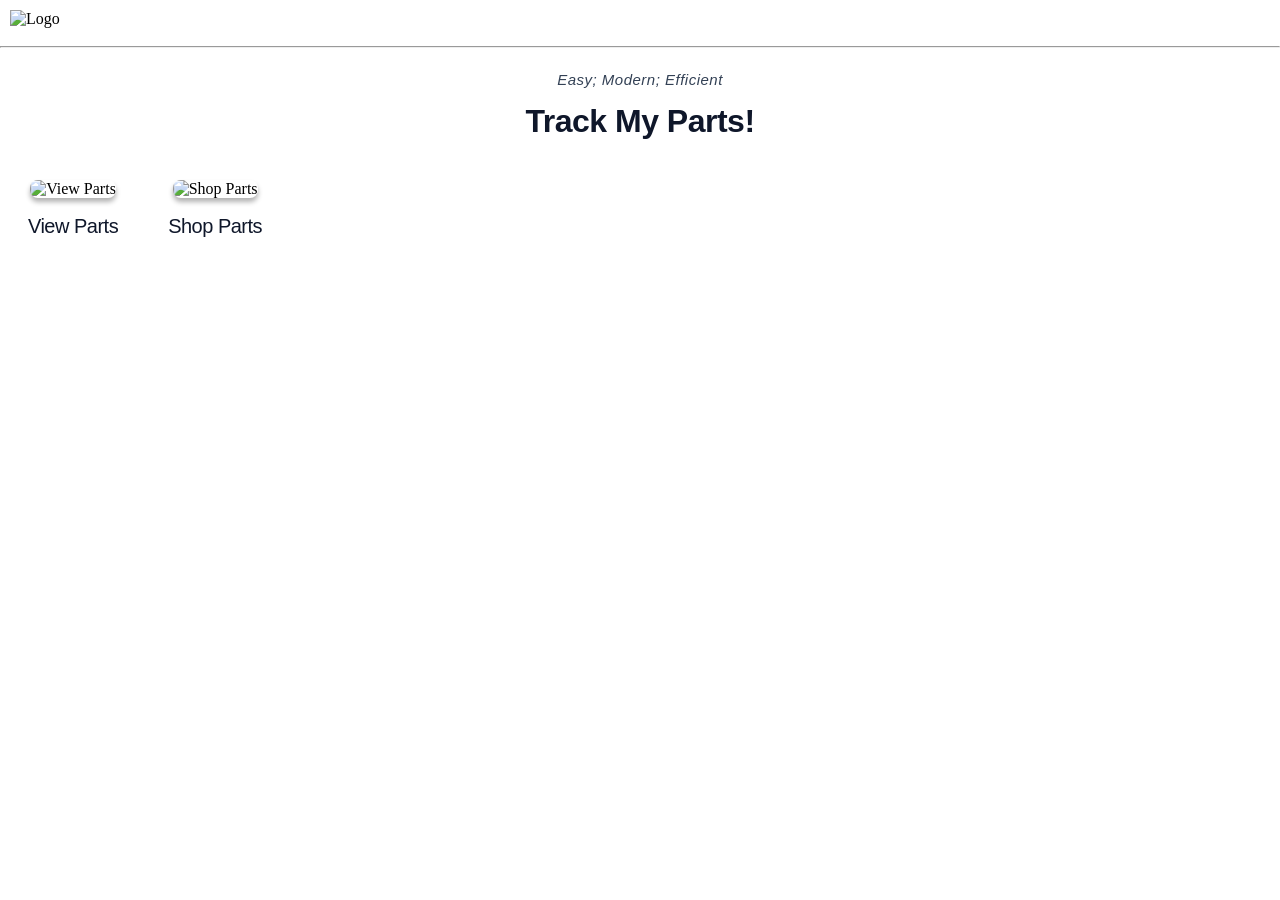
==== index.html @ b2183042 "Add files via upload" ====
<!DOCTYPE html>
<html lang="en">
<head>
    <meta charset="UTF-8">
    <meta name="viewport" content="width=device-width, initial-scale=1.0">
    <title>Track my parts!</title>
    <link rel="stylesheet" href="index.css">
</head>
<body>
    <div class = "main-header">
        <img src="images&shits/trackmyparts.png" alt="Logo" width="60">

    </div>
        <hr>
        
        <div class = "header"> 
            <p class = "tagline"><em>Easy; Modern; Efficient</em></p>
            <h1 style = "margin: 0;">Track My Parts!</h1>
        </div>

    <div class = "options-box" style = "display: flex; justify-self: center;">
            <div class = "options">
                <div class = "option1">
                    <a href = "viewparts.html" style = "text-decoration: none; color: black;">
                        <img src = "images&shits/view-parts.png" style = "border-radius: 8px;" alt = "View Parts" width = 100>
                        <h2>View Parts</h2>
                    </a>
                </div>
                <div class = "option2">
                    <a href = "addparts.html" style = "text-decoration: none; color: black;">
                        <img src = "images&shits/shop-parts.png" style = "border-radius: 8px;" alt = "Shop Parts" width = 100 height=111>
                        <h2>Shop Parts</h2>
                    </a>
                </div>
            </div>
    </div>
</body>
</html>
---- index.css ----
.main-header {
    display: inline-flex;
    margin-bottom: 10px;
    margin: 10px;
}
.header {
    display: flex;
    flex-direction: column;
    align-items: center;
}
.tagline {
    font-family: 'Plus Jakarta Sans', 'Outfit', sans-serif;
    font-size: 15px;
    font-weight: 500;
    letter-spacing: 0.5px;
    color: #334155;
    font-style: normal;
}
h1 {
  font-family: 'Space Grotesk', 'Plus Jakarta Sans', sans-serif;
  font-size: 32px;
  font-weight: 700;
  letter-spacing: -0.5px;
  color: #0f172a;
  margin-bottom: 8px;
}
h2 {
  font-family: 'Space Grotesk', 'Plus Jakarta Sans', sans-serif;
  font-size: 20px;
  font-weight: 200;
  letter-spacing: -0.5px;
  color: #0f172a;
  margin-bottom: 8px;
  justify-content: center;
}
.options-box {
  display: flex;
  justify-content: center;
  align-content: center;
  margin-top: 20px;
  padding: 20px;
  width: 250px;
}
.options {
  display: flex;
  gap: 50px;
  flex-direction: row;
  justify-content: center;

}
.options img {
  box-shadow: 0px 4px 5px rgba(0, 0, 0, 0.3);
  transition: transform 0.3s ease;
}
.options img:hover {
  transform: scale(1.1);
  opacity: 0.5;
}
.option1 {
  display: flex;
  flex-direction: column;
  text-align: center;
}
.option2 {
  display: flex;
  flex-direction: column;
  text-align: center;
}
body {
  margin: 0 auto;
}
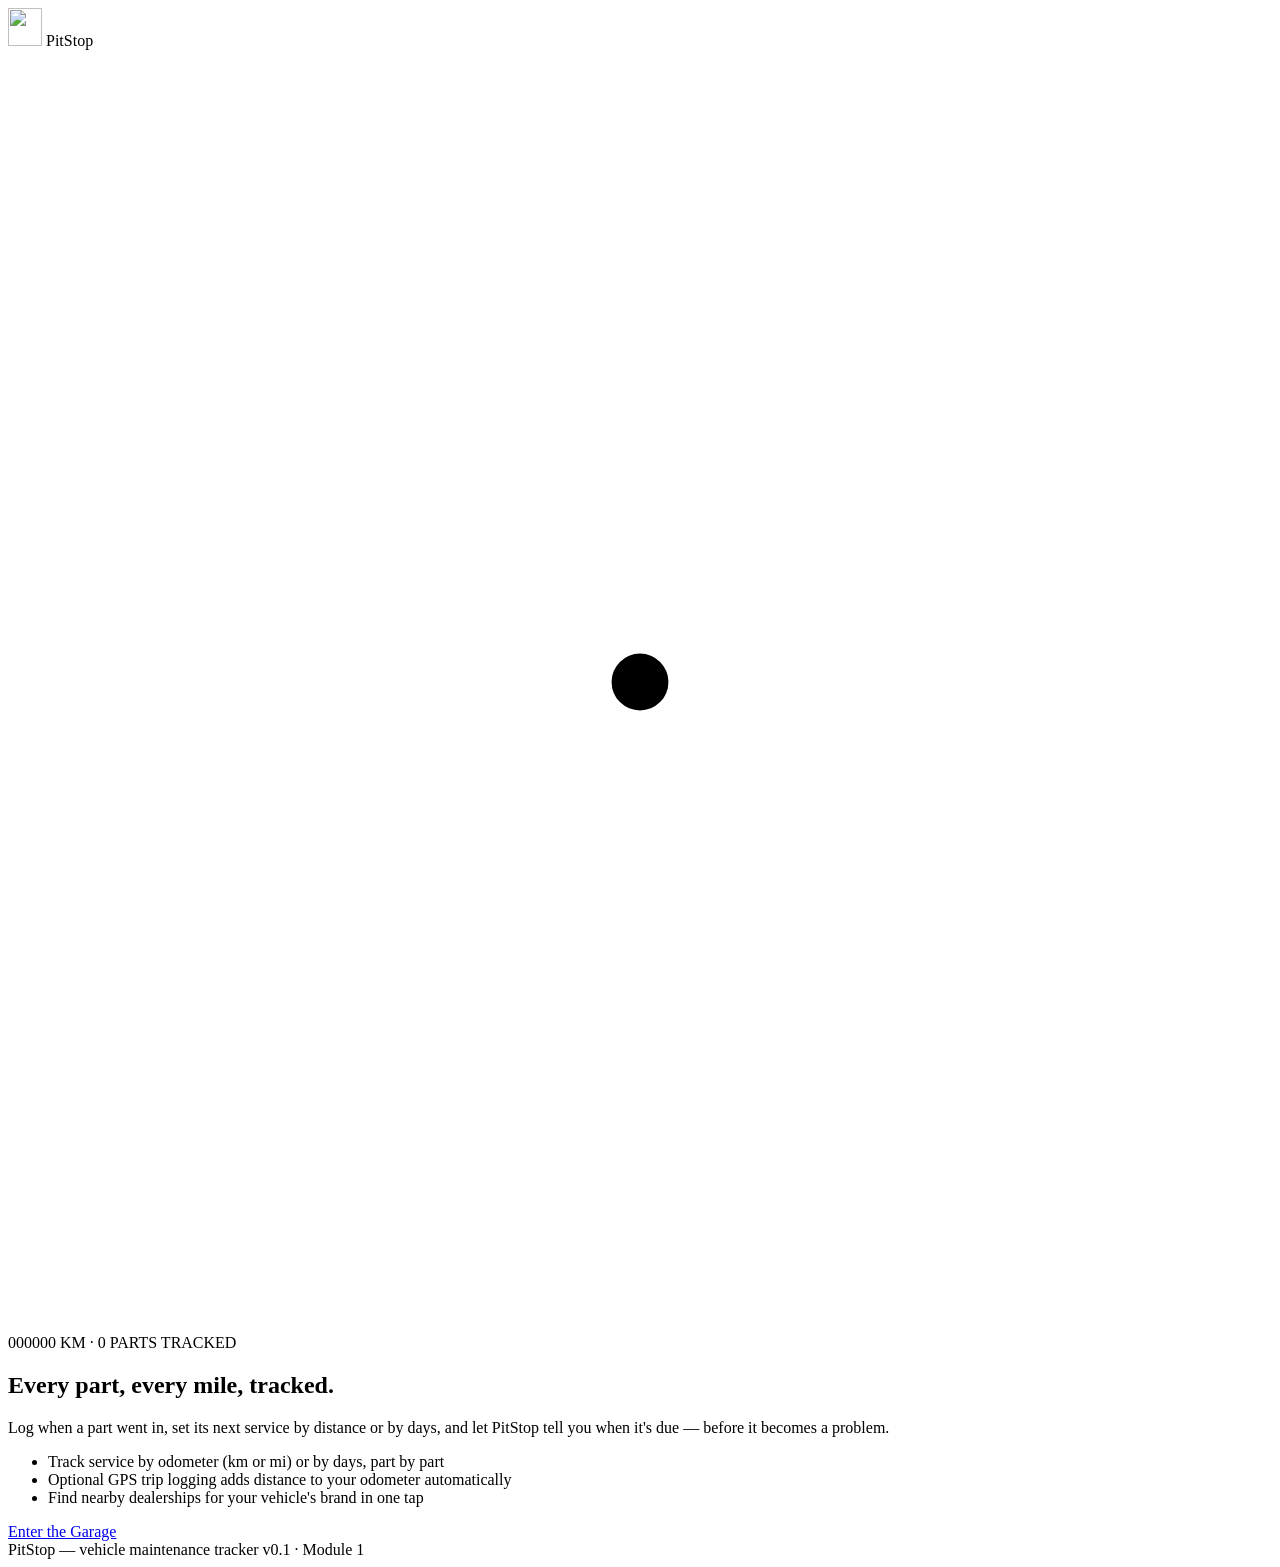
==== commit ba1a2fcc: "Add files via upload" ====
--- a/index.html
+++ b/index.html
@@ -1,38 +1,80 @@
-<!DOCTYPE html>
-<html lang="en">
-<head>
-    <meta charset="UTF-8">
-    <meta name="viewport" content="width=device-width, initial-scale=1.0">
-    <title>Track my parts!</title>
-    <link rel="stylesheet" href="index.css">
-</head>
-<body>
-    <div class = "main-header">
-        <img src="images&shits/trackmyparts.png" alt="Logo" width="60">
-
-    </div>
-        <hr>
-        
-        <div class = "header"> 
-            <p class = "tagline"><em>Easy; Modern; Efficient</em></p>
-            <h1 style = "margin: 0;">Track My Parts!</h1>
-        </div>
-
-    <div class = "options-box" style = "display: flex; justify-self: center;">
-            <div class = "options">
-                <div class = "option1">
-                    <a href = "viewparts.html" style = "text-decoration: none; color: black;">
-                        <img src = "images&shits/view-parts.png" style = "border-radius: 8px;" alt = "View Parts" width = 100>
-                        <h2>View Parts</h2>
-                    </a>
-                </div>
-                <div class = "option2">
-                    <a href = "addparts.html" style = "text-decoration: none; color: black;">
-                        <img src = "images&shits/shop-parts.png" style = "border-radius: 8px;" alt = "Shop Parts" width = 100 height=111>
-                        <h2>Shop Parts</h2>
-                    </a>
-                </div>
-            </div>
-    </div>
-</body>
-</html>+<!DOCTYPE html>
+<html lang="en" data-theme="dark">
+<head>
+<meta charset="UTF-8">
+<meta name="viewport" content="width=device-width, initial-scale=1.0">
+<title>PitStop — Vehicle Maintenance Tracker</title>
+<link rel="icon" type="image/png" href="assets/icon-transparent.png">
+
+<link rel="preconnect" href="https://fonts.googleapis.com">
+<link rel="preconnect" href="https://fonts.gstatic.com" crossorigin>
+<link href="https://fonts.googleapis.com/css2?family=Inter:wght@400;500;600;700&family=JetBrains+Mono:wght@400;500;600&display=swap" rel="stylesheet">
+
+<link rel="stylesheet" href="css/variables.css">
+<link rel="stylesheet" href="css/base.css">
+<link rel="stylesheet" href="css/components.css">
+</head>
+<body class="index-page">
+
+<header class="site-header container">
+  <div class="brand">
+    <img src="assets/icon-transparent.png" alt="" width="34" height="38">
+    <span class="brand-name">PitStop</span>
+  </div>
+</header>
+
+<main>
+  <section class="hero container">
+    <svg class="hero-gauge" viewBox="0 0 400 400" xmlns="http://www.w3.org/2000/svg" aria-hidden="true">
+      <!-- background track (270° speedometer sweep) -->
+      <path class="gauge-track" d="M 86.86 313.14 A 160 160 0 1 1 313.14 313.14"
+            fill="none" stroke-width="10" stroke-linecap="round"/>
+      <!-- lit value sweep -->
+      <path class="gauge-sweep" d="M 86.86 313.14 A 160 160 0 1 1 313.14 313.14"
+            fill="none" stroke-width="10" stroke-linecap="round"/>
+      <!-- tick marks -->
+      <g class="gauge-tick" stroke-width="3" stroke-linecap="round">
+        <line x1="96.76" y1="303.24" x2="84.03" y2="315.97"/>
+        <line x1="61.15" y1="245.12" x2="44.03" y2="250.68"/>
+        <line x1="55.80" y1="177.16" x2="38.02" y2="174.34"/>
+        <line x1="81.88" y1="114.18" x2="67.32" y2="103.60"/>
+        <line x1="133.72" y1="69.91" x2="125.55" y2="53.87"/>
+        <line x1="200"   y1="54"    x2="200"   y2="36"/>
+        <line x1="266.28" y1="69.91" x2="274.45" y2="53.87"/>
+        <line x1="318.12" y1="114.18" x2="332.68" y2="103.60"/>
+        <line x1="344.20" y1="177.16" x2="361.98" y2="174.34"/>
+        <line x1="338.85" y1="245.12" x2="355.97" y2="250.68"/>
+        <line x1="303.24" y1="303.24" x2="315.97" y2="315.97"/>
+      </g>
+      <!-- needle -->
+      <line class="gauge-needle" x1="200" y1="200" x2="272.64" y2="57.44" stroke-width="4" stroke-linecap="round"/>
+      <circle class="gauge-hub" cx="200" cy="200" r="9"/>
+    </svg>
+
+    <div class="hero-content">
+      <p class="hero-eyebrow-readout mono">000000 KM &middot; 0 PARTS TRACKED</p>
+      <h1>Every part, every mile, tracked.</h1>
+      <p class="lede">
+        Log when a part went in, set its next service by distance or by days,
+        and let PitStop tell you when it's due &mdash; before it becomes a problem.
+      </p>
+
+      <ul class="hero-features">
+        <li>Track service by odometer (km or mi) or by days, part by part</li>
+        <li>Optional GPS trip logging adds distance to your odometer automatically</li>
+        <li>Find nearby dealerships for your vehicle's brand in one tap</li>
+      </ul>
+
+      <a href="garage.html" class="btn btn-primary">Enter the Garage</a>
+    </div>
+  </section>
+</main>
+
+<footer class="site-footer container">
+  <span>PitStop &mdash; vehicle maintenance tracker</span>
+  <span class="mono">v0.1 &middot; Module 1</span>
+</footer>
+
+<script src="js/app.js"></script>
+</body>
+</html>
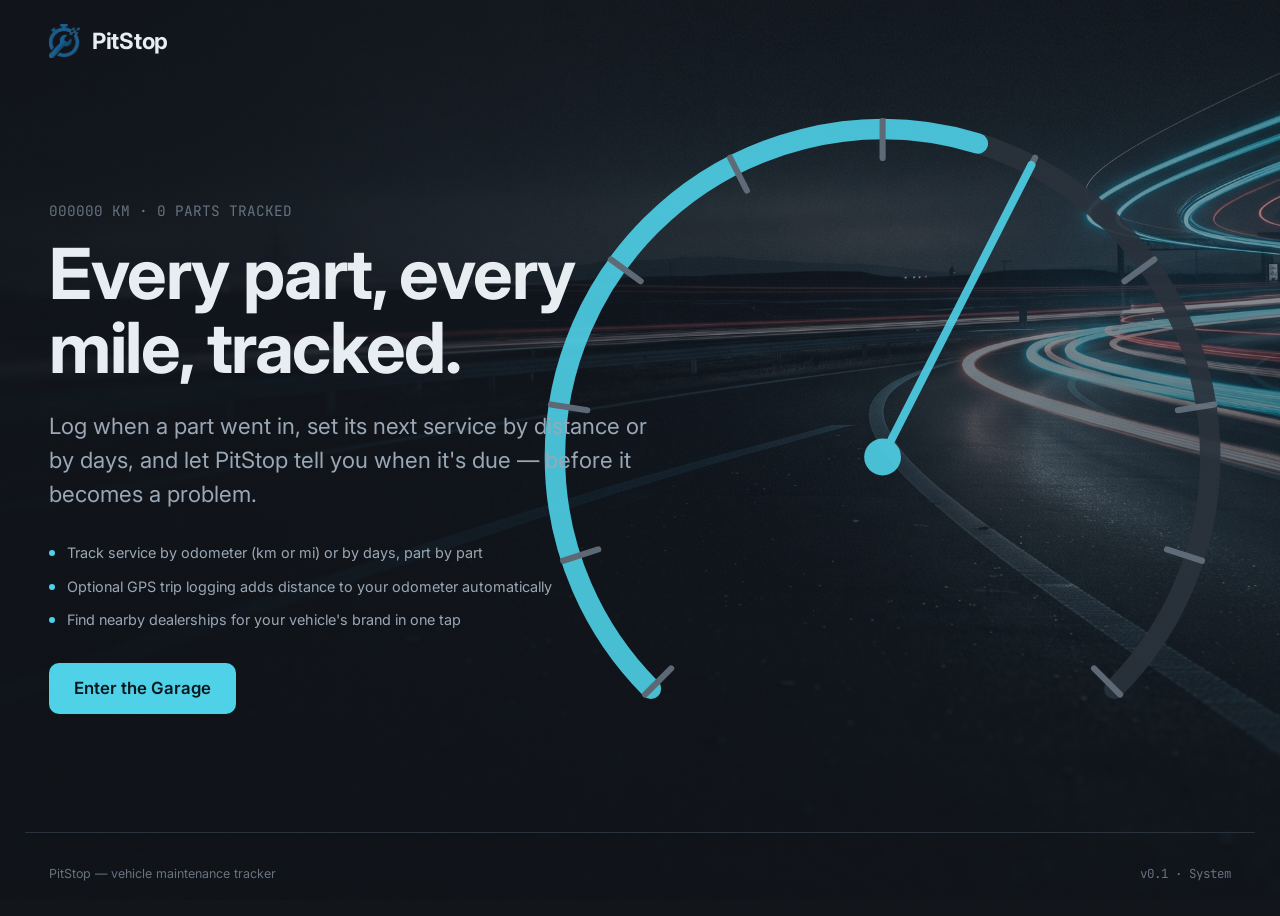
==== commit f0dd8be8: "Add files via upload" ====
--- a/index.html
+++ b/index.html
@@ -72,7 +72,7 @@
 
 <footer class="site-footer container">
   <span>PitStop &mdash; vehicle maintenance tracker</span>
-  <span class="mono">v0.1 &middot; Module 1</span>
+  <span class="mono">v0.1 &middot; System</span>
 </footer>
 
 <script src="js/app.js"></script>
--- a/css/variables.css
+++ b/css/variables.css
@@ -0,0 +1,84 @@
+/* ==========================================================================
+   PitStop — Design Tokens
+   ========================================================================== */
+
+:root {
+  /* Fonts */
+  --font-mono: 'JetBrains Mono', 'Courier New', monospace;
+  --font-sans: 'Inter', -apple-system, BlinkMacSystemFont, sans-serif;
+
+  /* Fluid type scale — clamp(min, preferred, max) so it scales without
+     duplicate media-query overrides per breakpoint */
+  --text-xs:   clamp(0.7rem, 0.68rem + 0.15vw, 0.78rem);
+  --text-sm:   clamp(0.8rem, 0.77rem + 0.2vw, 0.9rem);
+  --text-base: clamp(0.95rem, 0.9rem + 0.3vw, 1.05rem);
+  --text-lg:   clamp(1.1rem, 1rem + 0.5vw, 1.4rem);
+  --text-xl:   clamp(1.5rem, 1.3rem + 1vw, 2.1rem);
+  --text-2xl:  clamp(2.1rem, 1.7rem + 2vw, 3.4rem);
+  --text-3xl:  clamp(2.6rem, 2rem + 3vw, 4.6rem);
+
+  /* Spacing scale */
+  --space-1: 0.25rem;
+  --space-2: 0.5rem;
+  --space-3: 0.75rem;
+  --space-4: 1rem;
+  --space-5: 1rem;
+  --space-6: 1.5rem;
+  --space-8: 2rem;
+  --space-12: 3rem;
+  --space-16: 4rem;
+
+  --radius-sm: 6px;
+  --radius-md: 10px;
+  --radius-lg: 16px;
+
+  --border-width: 1px;
+  --transition-fast: 150ms ease;
+  --transition-base: 250ms ease;
+
+  /* Brand palette — sampled from the PitStop logo */
+  --pit-blue: #1b5e8d;
+  --pit-blue-light: #2b7bb3;
+  --pit-navy: #11426a;
+  --gauge-cyan: #4fd1e8;
+  --gauge-cyan-dim: #4fd1e833;
+
+  --status-ok: #3fb27f;
+  --status-due-soon: #e0a835;
+  --status-overdue: #d9534f;
+}
+
+/* ---- Dark theme (default) ---- */
+:root,
+:root[data-theme='dark'] {
+  --bg-canvas: #12161b;
+  --bg-surface: #1b2129;
+  --bg-surface-raised: #232b35;
+  --border-color: #2a323c;
+
+  --text-primary: #e8edf2;
+  --text-secondary: #9aa7b5;
+  --text-tertiary: #66727f;
+
+  --accent: var(--gauge-cyan);
+  --accent-contrast: #08181c;
+
+  --shadow-color: rgba(0, 0, 0, 0.45);
+}
+
+/* ---- Light theme ---- */
+:root[data-theme='light'] {
+  --bg-canvas: #f3f5f7;
+  --bg-surface: #ffffff;
+  --bg-surface-raised: #ffffff;
+  --border-color: #dde3e9;
+
+  --text-primary: #131a21;
+  --text-secondary: #4b5866;
+  --text-tertiary: #7c8894;
+
+  --accent: var(--pit-blue);
+  --accent-contrast: #ffffff;
+
+  --shadow-color: rgba(20, 30, 40, 0.12);
+}
--- a/css/base.css
+++ b/css/base.css
@@ -0,0 +1,88 @@
+/* ==========================================================================
+   PitStop — Base
+   ========================================================================== */
+
+*, *::before, *::after { box-sizing: border-box; }
+
+html {
+  color-scheme: dark;
+}
+html[data-theme='light'] { color-scheme: light; }
+
+body {
+  margin: 0;
+  background: var(--bg-canvas);
+  padding-left: 25px;
+  padding-right: 25px;
+  overflow-x: hidden;
+  color: var(--text-primary);
+  font-family: var(--font-sans);
+  font-size: var(--text-base);
+  line-height: 1.5;
+  -webkit-font-smoothing: antialiased;
+  transition: background var(--transition-base), color var(--transition-base);
+}
+
+h1, h2, h3, p { margin: 0; }
+
+a { color: inherit; }
+
+button {
+  font-family: inherit;
+  cursor: pointer;
+}
+
+/* Numeric / data readouts — odometer figures, dates, distances */
+.mono, .readout {
+  font-family: var(--font-mono);
+  font-variant-numeric: tabular-nums;
+  font-feature-settings: 'tnum' 1;
+}
+
+/* Visible keyboard focus everywhere — no outline: none anywhere in this app */
+:focus-visible {
+  outline: 2px solid var(--accent);
+  outline-offset: 2px;
+  border-radius: var(--radius-sm);
+}
+
+/* The [hidden] attribute must always win over display rules set elsewhere
+   (e.g. .modal-overlay / .empty-state set display:flex for when they're
+   shown) — otherwise toggling .hidden = true in JS has no visual effect. */
+[hidden] {
+  display: none !important;
+}
+
+@media (prefers-reduced-motion: reduce) {
+  *, *::before, *::after {
+    animation-duration: 0.001ms !important;
+    animation-iteration-count: 1 !important;
+    transition-duration: 0.001ms !important;
+  }
+}
+
+.container {
+  width: 100%;
+  max-width: 100%;
+  margin-inline: auto;
+  padding-inline: var(--space-6);
+}
+
+.visually-hidden {
+  position: absolute;
+  width: 1px;
+  height: 1px;
+  overflow: hidden;
+  clip: rect(0 0 0 0);
+  white-space: nowrap;
+}
+
+.index-page {
+  background-color: #12161b;
+  background-image: linear-gradient(rgba(12, 17, 22, 0.38), rgba(12, 17, 22, 0.45)),
+    url('../assets/index_bg1.jpg');
+  background-size: cover;
+  background-position: center center;
+  background-repeat: no-repeat;
+  background-attachment: fixed;
+}
--- a/css/components.css
+++ b/css/components.css
@@ -0,0 +1,209 @@
+/* ==========================================================================
+   PitStop — Components
+   ========================================================================== */
+
+/* ---- Header ---- */
+.site-header {
+  display: flex;
+  align-items: center;
+  justify-content: space-between;
+  padding-block: var(--space-6);
+  padding-inline: var(--space-6);
+}
+
+.brand {
+  display: flex;
+  align-items: center;
+  gap: var(--space-3);
+  text-decoration: none;
+}
+
+.brand img {
+  height: 34px;
+  width: auto;
+  display: block;
+}
+
+.brand-name {
+  font-size: var(--text-lg);
+  font-weight: 700;
+  letter-spacing: -0.01em;
+}
+
+/* ---- Theme toggle ---- */
+.theme-toggle {
+  position: relative;
+  display: inline-flex;
+  align-items: center;
+  width: 52px;
+  height: 28px;
+  padding: 3px;
+  background: var(--bg-surface-raised);
+  border: var(--border-width) solid var(--border-color);
+  border-radius: 999px;
+  transition: background var(--transition-fast);
+}
+
+.theme-toggle:hover { border-color: var(--accent); }
+
+.theme-toggle__thumb {
+  width: 20px;
+  height: 20px;
+  border-radius: 50%;
+  background: var(--accent);
+  display: flex;
+  align-items: center;
+  justify-content: center;
+  color: var(--accent-contrast);
+  transition: transform var(--transition-base);
+  transform: translateX(0);
+}
+
+[data-theme='light'] .theme-toggle__thumb {
+  transform: translateX(24px);
+}
+
+.theme-toggle__thumb svg { width: 12px; height: 12px; }
+
+/* ---- Hero ---- */
+.hero {
+  position: relative;
+  min-height: min(100vh, 750px);
+  display: flex;
+  align-items: center;
+
+
+}
+
+.hero-gauge {
+  position: absolute;
+  right: -3%;
+  top: 50%;
+  transform: translateY(-50%);
+  width: min(64vw, 820px);
+  height: auto;
+  opacity: 0.9;
+  pointer-events: none;
+}
+
+.hero-gauge .gauge-track { stroke: var(--border-color); }
+.hero-gauge .gauge-sweep {
+  stroke: var(--accent);
+  stroke-dasharray: 754;
+  stroke-dashoffset: 330;
+}
+.hero-gauge .gauge-tick { stroke: var(--text-tertiary); }
+.hero-gauge .gauge-needle { stroke: var(--accent); }
+.hero-gauge .gauge-hub { fill: var(--accent); }
+
+.hero-content {
+  position: relative;
+  z-index: 1;
+  max-width: 600px;
+}
+
+.hero-eyebrow-readout {
+  font-family: var(--font-mono);
+  font-size: var(--text-sm);
+  color: var(--text-tertiary);
+  margin-bottom: var(--space-4);
+}
+
+.hero h1 {
+  font-size: var(--text-3xl);
+  font-weight: 700;
+  line-height: 1.05;
+  letter-spacing: -0.02em;
+  margin-bottom: var(--space-6);
+}
+
+.hero p.lede {
+  font-size: var(--text-lg);
+  color: var(--text-secondary);
+  max-width: 46ch;
+  margin-bottom: var(--space-8);
+}
+
+.hero-features {
+  list-style: none;
+  padding: 0;
+  margin: 0 0 var(--space-8);
+  display: grid;
+  gap: var(--space-3);
+}
+
+.hero-features li {
+  display: flex;
+  align-items: baseline;
+  gap: var(--space-3);
+  font-size: var(--text-sm);
+  color: var(--text-secondary);
+}
+
+.hero-features li::before {
+  content: '';
+  width: 6px;
+  height: 6px;
+  border-radius: 50%;
+  background: var(--accent);
+  flex-shrink: 0;
+  transform: translateY(-2px);
+}
+
+/* ---- Buttons ---- */
+.btn {
+  display: inline-flex;
+  align-items: center;
+  gap: var(--space-2);
+  padding: var(--space-3) var(--space-6);
+  border-radius: var(--radius-md);
+  font-size: var(--text-base);
+  font-weight: 600;
+  border: var(--border-width) solid transparent;
+  text-decoration: none;
+  transition: transform var(--transition-fast), background var(--transition-fast), border-color var(--transition-fast);
+}
+
+.btn:active { transform: translateY(1px); }
+
+.btn-primary {
+  background: var(--accent);
+  color: var(--accent-contrast);
+}
+
+.btn-primary:hover { background: var(--pit-blue-light); }
+
+.btn-ghost {
+  background: transparent;
+  color: var(--text-primary);
+  border-color: var(--border-color);
+}
+
+.btn-ghost:hover { border-color: var(--accent); color: var(--accent); }
+
+/* ---- Footer ---- */
+.site-footer {
+  padding-block: var(--space-8);
+  padding-inline: var(--space-6);
+  border-top: var(--border-width) solid var(--border-color);
+  color: var(--text-tertiary);
+  font-size: var(--text-xs);
+  display: flex;
+  justify-content: space-between;
+  gap: var(--space-4);
+  flex-wrap: wrap;
+}
+
+/* ---- Responsive ---- */
+@media (max-width: 860px) {
+  .hero-gauge {
+    right: -30%;
+    opacity: 0.35;
+  }
+  .hero { min-height: auto; padding-block: var(--space-12) var(--space-16); }
+}
+
+@media (max-width: 560px) {
+  .hero-gauge { display: none; }
+  .site-header { flex-wrap: wrap; gap: var(--space-4); }
+}
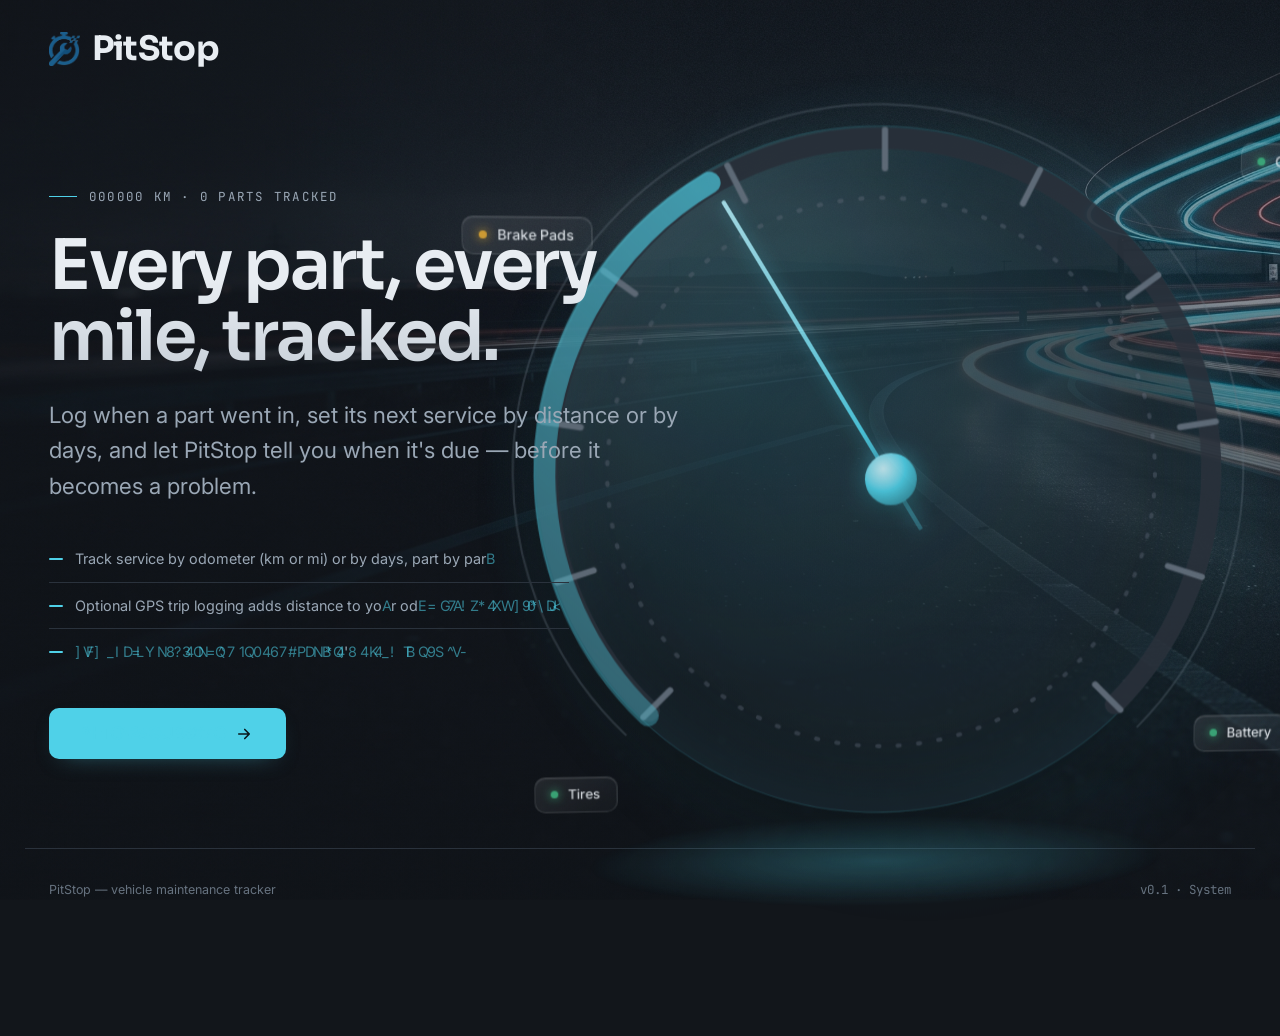
==== commit 033c12d8: "Add files via upload" ====
--- a/index.html
+++ b/index.html
@@ -6,9 +6,13 @@
 <title>PitStop — Vehicle Maintenance Tracker</title>
 <link rel="icon" type="image/png" href="assets/icon-transparent.png">
 
+<!-- Marks that JS is running so the intro can hide text/scene until it plays.
+     Without JS this class is never set and everything stays visible. -->
+<script>document.documentElement.classList.add('js');</script>
+
 <link rel="preconnect" href="https://fonts.googleapis.com">
 <link rel="preconnect" href="https://fonts.gstatic.com" crossorigin>
-<link href="https://fonts.googleapis.com/css2?family=Inter:wght@400;500;600;700&family=JetBrains+Mono:wght@400;500;600&display=swap" rel="stylesheet">
+<link href="https://fonts.googleapis.com/css2?family=Inter:wght@400;500;600;700&family=JetBrains+Mono:wght@400;500;600&family=Sora:wght@600;700&display=swap" rel="stylesheet">
 
 <link rel="stylesheet" href="css/variables.css">
 <link rel="stylesheet" href="css/base.css">
@@ -25,47 +29,103 @@
 
 <main>
   <section class="hero container">
-    <svg class="hero-gauge" viewBox="0 0 400 400" xmlns="http://www.w3.org/2000/svg" aria-hidden="true">
-      <!-- background track (270° speedometer sweep) -->
-      <path class="gauge-track" d="M 86.86 313.14 A 160 160 0 1 1 313.14 313.14"
-            fill="none" stroke-width="10" stroke-linecap="round"/>
-      <!-- lit value sweep -->
-      <path class="gauge-sweep" d="M 86.86 313.14 A 160 160 0 1 1 313.14 313.14"
-            fill="none" stroke-width="10" stroke-linecap="round"/>
-      <!-- tick marks -->
-      <g class="gauge-tick" stroke-width="3" stroke-linecap="round">
-        <line x1="96.76" y1="303.24" x2="84.03" y2="315.97"/>
-        <line x1="61.15" y1="245.12" x2="44.03" y2="250.68"/>
-        <line x1="55.80" y1="177.16" x2="38.02" y2="174.34"/>
-        <line x1="81.88" y1="114.18" x2="67.32" y2="103.60"/>
-        <line x1="133.72" y1="69.91" x2="125.55" y2="53.87"/>
-        <line x1="200"   y1="54"    x2="200"   y2="36"/>
-        <line x1="266.28" y1="69.91" x2="274.45" y2="53.87"/>
-        <line x1="318.12" y1="114.18" x2="332.68" y2="103.60"/>
-        <line x1="344.20" y1="177.16" x2="361.98" y2="174.34"/>
-        <line x1="338.85" y1="245.12" x2="355.97" y2="250.68"/>
-        <line x1="303.24" y1="303.24" x2="315.97" y2="315.97"/>
-      </g>
-      <!-- needle -->
-      <line class="gauge-needle" x1="200" y1="200" x2="272.64" y2="57.44" stroke-width="4" stroke-linecap="round"/>
-      <circle class="gauge-hub" cx="200" cy="200" r="9"/>
-    </svg>
+
+    <!-- 3D scene: decorative only. Depth (--z), parallax (--d) and intro order (--i)
+         are set per layer; app.js drives tilt, needle and glow. -->
+    <div class="scene" aria-hidden="true">
+      <div class="scene-glow"></div>
+
+      <div class="scene-stage">
+        <div class="scene-layer scene-ground" style="--z:-60;--d:-4;--i:0"></div>
+
+        <div class="scene-layer scene-halo" style="--z:-30;--d:-2;--i:0">
+          <div class="scene-halo-glow"></div>
+        </div>
+
+        <div class="scene-layer scene-disc" style="--z:0;--d:0;--i:0"></div>
+
+        <!-- outer tick ring -->
+        <svg class="scene-layer scene-svg scene-ring" viewBox="0 0 400 400" xmlns="http://www.w3.org/2000/svg" style="--z:18;--d:4;--i:1">
+          <path class="scene-outer-line" d="M 75.55 324.45 A 176 176 0 1 1 324.45 324.45"
+                fill="none" stroke-width="1" stroke-linecap="round"/>
+          <circle class="scene-inner-dots" cx="200" cy="200" r="132"
+                  fill="none" stroke-width="2" stroke-linecap="round" stroke-dasharray="1 9"/>
+          <path class="scene-track" d="M 86.86 313.14 A 160 160 0 1 1 313.14 313.14"
+                fill="none" stroke-width="10" stroke-linecap="round"/>
+          <g stroke-width="3" stroke-linecap="round">
+            <line class="scene-tick" style="--n:0"  x1="96.76"  y1="303.24" x2="84.03"  y2="315.97"/>
+            <line class="scene-tick" style="--n:1"  x1="61.15"  y1="245.12" x2="44.03"  y2="250.68"/>
+            <line class="scene-tick" style="--n:2"  x1="55.80"  y1="177.16" x2="38.02"  y2="174.34"/>
+            <line class="scene-tick" style="--n:3"  x1="81.88"  y1="114.18" x2="67.32"  y2="103.60"/>
+            <line class="scene-tick" style="--n:4"  x1="133.72" y1="69.91"  x2="125.55" y2="53.87"/>
+            <line class="scene-tick" style="--n:5"  x1="200"    y1="54"     x2="200"    y2="36"/>
+            <line class="scene-tick" style="--n:6"  x1="266.28" y1="69.91"  x2="274.45" y2="53.87"/>
+            <line class="scene-tick" style="--n:7"  x1="318.12" y1="114.18" x2="332.68" y2="103.60"/>
+            <line class="scene-tick" style="--n:8"  x1="344.20" y1="177.16" x2="361.98" y2="174.34"/>
+            <line class="scene-tick" style="--n:9"  x1="338.85" y1="245.12" x2="355.97" y2="250.68"/>
+            <line class="scene-tick" style="--n:10" x1="303.24" y1="303.24" x2="315.97" y2="315.97"/>
+          </g>
+        </svg>
+
+        <!-- lit 270° sweep (dash offset follows the needle) -->
+        <svg class="scene-layer scene-svg scene-arc" viewBox="0 0 400 400" xmlns="http://www.w3.org/2000/svg" style="--z:34;--d:7;--i:2">
+          <defs>
+            <linearGradient id="ps-arc-grad" gradientUnits="userSpaceOnUse" x1="70" y1="330" x2="330" y2="70">
+              <stop offset="0" style="stop-color: var(--accent); stop-opacity: 0.35"/>
+              <stop offset="1" style="stop-color: var(--accent)"/>
+            </linearGradient>
+          </defs>
+          <path class="scene-sweep" d="M 86.86 313.14 A 160 160 0 1 1 313.14 313.14"
+                fill="none" stroke="url(#ps-arc-grad)" stroke-width="10" stroke-linecap="round"/>
+        </svg>
+
+        <div class="scene-layer scene-needle-wrap" style="--z:58;--d:11;--i:3">
+          <div class="scene-needle"></div>
+        </div>
+        <div class="scene-layer scene-hub" style="--z:70;--d:12;--i:4"></div>
+
+        <!-- floating part chips (decorative) -->
+        <div class="scene-chip" style="--z:110;--d:20;--i:5;left:3%;top:21%">
+          <span class="scene-chip-body" style="--dot:var(--status-due-soon);animation-delay:-1.2s"><i class="scene-chip-dot"></i>Brake Pads</span>
+        </div>
+        <div class="scene-chip" style="--z:150;--d:28;--i:6;right:2%;top:13%">
+          <span class="scene-chip-body" style="--dot:var(--status-ok);animation-delay:-3.4s"><i class="scene-chip-dot"></i>Oil Filter</span>
+        </div>
+        <div class="scene-chip" style="--z:70;--d:16;--i:7;left:9%;bottom:12%">
+          <span class="scene-chip-body" style="--dot:var(--status-ok);animation-delay:-5.1s"><i class="scene-chip-dot"></i>Tires</span>
+        </div>
+        <div class="scene-chip" style="--z:125;--d:24;--i:8;right:6%;bottom:20%">
+          <span class="scene-chip-body" style="--dot:var(--status-ok);animation-delay:-2.2s"><i class="scene-chip-dot"></i>Battery</span>
+        </div>
+      </div>
+    </div>
 
     <div class="hero-content">
-      <p class="hero-eyebrow-readout mono">000000 KM &middot; 0 PARTS TRACKED</p>
-      <h1>Every part, every mile, tracked.</h1>
-      <p class="lede">
+      <p class="hero-eyebrow-readout mono" data-reveal-group>
+        <span data-scramble data-delay="0" data-duration="700">000000 KM &middot; 0 PARTS TRACKED</span>
+      </p>
+
+      <h1 data-scramble data-delay="250" data-duration="1400">Every part, every mile, tracked.</h1>
+
+      <p class="lede" data-scramble data-delay="800" data-duration="1500">
         Log when a part went in, set its next service by distance or by days,
         and let PitStop tell you when it's due &mdash; before it becomes a problem.
       </p>
 
       <ul class="hero-features">
-        <li>Track service by odometer (km or mi) or by days, part by part</li>
-        <li>Optional GPS trip logging adds distance to your odometer automatically</li>
-        <li>Find nearby dealerships for your vehicle's brand in one tap</li>
+        <li><span data-scramble data-delay="1300" data-duration="900">Track service by odometer (km or mi) or by days, part by part</span></li>
+        <li><span data-scramble data-delay="1550" data-duration="900">Optional GPS trip logging adds distance to your odometer automatically</span></li>
+        <li><span data-scramble data-delay="1800" data-duration="900">Find nearby dealerships for your vehicle's brand in one tap</span></li>
       </ul>
 
-      <a href="garage.html" class="btn btn-primary">Enter the Garage</a>
+      <div class="hero-cta" data-reveal data-reveal-delay="2100">
+        <a href="garage.html" class="btn btn-primary">
+          <span class="btn-label" data-scramble data-delay="2150" data-duration="700">Enter the Garage</span>
+          <svg class="btn-arrow" viewBox="0 0 24 24" aria-hidden="true" focusable="false">
+            <path d="M5 12h14M13 6l6 6-6 6" fill="none" stroke="currentColor" stroke-width="2.2" stroke-linecap="round" stroke-linejoin="round"/>
+          </svg>
+        </a>
+      </div>
     </div>
   </section>
 </main>
--- a/css/variables.css
+++ b/css/variables.css
@@ -82,3 +82,18 @@
 
   --shadow-color: rgba(20, 30, 40, 0.12);
 }
+
+/* ==========================================================================
+   Welcome-screen tokens (additive — nothing above was changed)
+   Used by the index page. Glows are built from the existing palette only.
+   ========================================================================== */
+:root {
+  --font-display: 'Sora', 'Inter', -apple-system, BlinkMacSystemFont, sans-serif;
+
+  --ease-out-expo: cubic-bezier(0.16, 1, 0.3, 1);
+  --ease-in-soft: cubic-bezier(0.55, 0, 0.9, 0.45);
+
+  --glow-accent: color-mix(in srgb, var(--gauge-cyan) 22%, transparent);
+  --glow-accent-strong: color-mix(in srgb, var(--gauge-cyan) 50%, transparent);
+  --hairline: color-mix(in srgb, var(--text-primary) 12%, transparent);
+}
--- a/css/base.css
+++ b/css/base.css
@@ -86,3 +86,497 @@
   background-repeat: no-repeat;
   background-attachment: fixed;
 }
+
+
+/* ==========================================================================
+   Welcome screen — index page only
+   Every rule below is scoped under .index-page so garage.html and any other
+   page sharing this file is unaffected. components.css loads AFTER this file,
+   so selectors are prefixed (.index-page …) to out-rank it by specificity
+   rather than by source order.
+   ========================================================================== */
+
+/* ---- Pre-animation states (only while JS is running) ----
+   Text and the scene stay hidden until app.js reveals them. The 10ms
+   animations are failsafes: if the script never runs, everything appears
+   after 5s. Without JS (no .js class on <html>) nothing is hidden at all. */
+@keyframes ps-failsafe-fade    { to { opacity: 1; } }
+@keyframes ps-failsafe-rise    { to { opacity: 1; translate: 0 0; } }
+@keyframes ps-failsafe-visible { to { visibility: visible; } }
+@keyframes ps-failsafe-line    { to { transform: scaleX(1); } }
+
+.js .index-page [data-scramble]:not(.is-revealed) {
+  opacity: 0;
+  animation: ps-failsafe-fade 10ms 5s forwards;
+}
+.js .index-page [data-reveal]:not(.is-revealed) {
+  opacity: 0;
+  translate: 0 14px;
+  animation: ps-failsafe-rise 10ms 5s forwards;
+}
+.js .index-page .scene:not(.is-on) {
+  visibility: hidden;
+  animation: ps-failsafe-visible 10ms 5s forwards;
+}
+
+
+/* ---- Typography ---- */
+.index-page .brand-name {
+  font-family: var(--font-display);
+  font-weight: 700;
+  letter-spacing: -0.02em;
+}
+
+.index-page .hero-content {
+  max-width: 640px;
+  transition: opacity 360ms ease, translate 420ms var(--ease-out-expo);
+}
+
+/* Eyebrow readout: small, tracked, with a short cyan hairline that draws in */
+.index-page .hero-eyebrow-readout {
+  display: flex;
+  align-items: center;
+  gap: var(--space-3);
+  margin-bottom: var(--space-6);
+  font-size: var(--text-xs);
+  letter-spacing: 0.18em;
+  text-transform: uppercase;
+  color: var(--text-secondary);
+}
+.index-page .hero-eyebrow-readout::before {
+  content: '';
+  flex: none;
+  width: 28px;
+  height: 1px;
+  background: var(--accent);
+  transform-origin: left center;
+  transition: transform 700ms var(--ease-out-expo);
+}
+.js .index-page .hero-eyebrow-readout:not(.is-revealed)::before {
+  transform: scaleX(0);
+  animation: ps-failsafe-line 10ms 5s forwards;
+}
+
+/* Headline: Sora, tight tracking, soft top-to-bottom tone shift */
+.index-page .hero h1 {
+  font-family: var(--font-display);
+  font-size: clamp(2.5rem, 1.8rem + 3.2vw, 4.4rem);
+  font-weight: 600;
+  line-height: 1.02;
+  letter-spacing: -0.035em;
+  margin-bottom: var(--space-6);
+  text-wrap: balance;
+}
+@supports ((-webkit-background-clip: text) or (background-clip: text)) {
+  .index-page .hero h1 {
+    background-image: linear-gradient(
+      180deg,
+      var(--text-primary) 35%,
+      color-mix(in srgb, var(--text-primary) 60%, var(--text-secondary)) 100%
+    );
+    -webkit-background-clip: text;
+    background-clip: text;
+    -webkit-text-fill-color: transparent;
+    color: transparent;
+  }
+}
+
+.index-page .hero p.lede {
+  font-size: var(--text-lg);
+  line-height: 1.6;
+  color: var(--text-secondary);
+  max-width: 46ch;
+  margin-bottom: var(--space-8);
+  text-wrap: pretty;
+}
+
+/* Feature list: hairline dividers + a small cyan dash instead of a dot */
+.index-page .hero-features {
+  max-width: 520px;
+  gap: 0;
+  margin-bottom: var(--space-8);
+}
+.index-page .hero-features li {
+  padding-block: var(--space-3);
+  border-bottom: var(--border-width) solid var(--border-color);
+  transition: border-color 300ms ease, color var(--transition-fast);
+}
+.index-page .hero-features li:last-child { border-bottom-color: transparent; }
+.index-page .hero-features li::before {
+  content: '';
+  flex: none;
+  align-self: flex-start;
+  width: 14px;
+  height: 2px;
+  margin-top: calc(0.75em - 1px);
+  border-radius: 2px;
+  background: var(--accent);
+  transform: none;
+  transform-origin: left center;
+  transition: scale 300ms var(--ease-out-expo), translate 300ms var(--ease-out-expo), box-shadow 300ms ease;
+}
+.index-page .hero-features li > span {
+  transition: translate 300ms var(--ease-out-expo);
+}
+.index-page .hero-features li:hover {
+  color: var(--text-primary);
+  border-bottom-color: color-mix(in srgb, var(--accent) 45%, var(--border-color));
+}
+.index-page .hero-features li:hover::before {
+  scale: 1.4 1;
+  translate: 4px 0;
+  box-shadow: 0 0 10px var(--glow-accent-strong);
+}
+.index-page .hero-features li:hover > span { translate: 4px 0; }
+
+
+/* ---- Scramble text ----
+   JS wraps each word in .scr-word and each character in .scr-char, measures
+   the final glyph widths, then locks them so noise glyphs never change the
+   layout. When a block finishes, JS swaps the original text node back in. */
+.index-page .scr-word { display: inline-block; white-space: nowrap; }
+.index-page .scr-char.is-locked { display: inline-block; text-align: left; }
+.index-page .scr-char.is-noise {
+  color: var(--accent);
+  -webkit-text-fill-color: var(--accent);
+  opacity: 0.55;
+}
+
+
+/* ---- Call to action ---- */
+.index-page .hero-cta {
+  display: inline-block;
+  transition: opacity 600ms var(--ease-out-expo), translate 600ms var(--ease-out-expo);
+}
+
+.index-page .btn.btn-primary {
+  --bx: 50%;
+  --by: 50%;
+  --lift: 0px;
+  --press: 1;
+  position: relative;
+  isolation: isolate;
+  overflow: hidden;
+  min-height: 44px;
+  padding: var(--space-3) var(--space-8);
+  gap: var(--space-3);
+  font-family: var(--font-display);
+  font-weight: 600;
+  letter-spacing: -0.01em;
+  background: var(--accent);
+  color: var(--accent-contrast);
+  box-shadow: 0 8px 24px -14px var(--glow-accent-strong);
+  /* One transform: lift + press scale. The magnetic pull uses the separate
+     `translate` property (set by app.js), so the two never fight. */
+  transform: translateY(var(--lift)) scale(var(--press));
+  transition: transform 260ms var(--ease-out-expo), box-shadow 260ms ease, background-color 200ms ease;
+}
+.index-page .btn.btn-primary:hover {
+  --lift: -2px;
+  background: color-mix(in srgb, var(--accent), white 10%);
+  box-shadow:
+    0 14px 34px -10px var(--glow-accent-strong),
+    0 0 36px var(--gauge-cyan-dim);
+}
+.index-page .btn.btn-primary:active,
+.index-page .btn.btn-primary.is-pressed {
+  --lift: 0px;
+  --press: 0.97;
+  box-shadow:
+    inset 0 3px 10px var(--shadow-color),
+    0 0 20px var(--gauge-cyan-dim);
+}
+.index-page .btn.btn-primary:focus-visible {
+  outline: 2px solid var(--accent);
+  outline-offset: 4px;
+  border-radius: var(--radius-md);
+}
+
+/* Cursor-tracking highlight */
+.index-page .btn.btn-primary::after {
+  content: '';
+  position: absolute;
+  inset: 0;
+  z-index: -1;
+  background: radial-gradient(
+    140px circle at var(--bx) var(--by),
+    color-mix(in srgb, var(--text-primary) 40%, transparent),
+    transparent 70%
+  );
+  opacity: 0;
+  transition: opacity 200ms ease;
+  pointer-events: none;
+}
+.index-page .btn.btn-primary:hover::after { opacity: 1; }
+
+/* Diagonal shine sweep (snaps back unseen, off-screen) */
+.index-page .btn.btn-primary::before {
+  content: '';
+  position: absolute;
+  inset: 0;
+  z-index: -1;
+  background: linear-gradient(
+    105deg,
+    transparent 35%,
+    color-mix(in srgb, var(--text-primary) 45%, transparent) 50%,
+    transparent 65%
+  );
+  translate: -120% 0;
+  pointer-events: none;
+}
+.index-page .btn.btn-primary:hover::before {
+  translate: 120% 0;
+  transition: translate 750ms var(--ease-out-expo);
+}
+
+.index-page .btn-arrow {
+  flex: none;
+  width: 18px;
+  height: 18px;
+  transition: translate 260ms var(--ease-out-expo);
+}
+.index-page .btn.btn-primary:hover .btn-arrow { translate: 5px 0; }
+
+.index-page .btn-ripple {
+  position: absolute;
+  z-index: -1;
+  border-radius: 50%;
+  background: color-mix(in srgb, var(--text-primary) 45%, transparent);
+  transform: translate(-50%, -50%) scale(0);
+  animation: ps-ripple 620ms ease-out forwards;
+  pointer-events: none;
+}
+@keyframes ps-ripple {
+  from { transform: translate(-50%, -50%) scale(0); opacity: 0.6; }
+  to   { transform: translate(-50%, -50%) scale(1); opacity: 0; }
+}
+
+
+/* ---- 3D scene ---- */
+.index-page .scene {
+  --scene-o: 0.9;
+  position: absolute;
+  right: -3%;
+  top: 50%;
+  z-index: 0;
+  width: min(64vw, 820px);
+  aspect-ratio: 1 / 1;
+  translate: 0 -50%;
+  perspective: 1200px;
+  opacity: var(--scene-o);
+  pointer-events: none;
+  transition: scale 420ms var(--ease-in-soft), opacity 380ms ease;
+}
+
+/* Soft glow that drifts toward the pointer */
+.index-page .scene-glow {
+  position: absolute;
+  inset: -15%;
+  background: radial-gradient(
+    circle at 50% 50%,
+    color-mix(in srgb, var(--accent) 14%, transparent) 0%,
+    transparent 58%
+  );
+  translate: calc(var(--tx, 0) * 12%) calc(var(--ty, 0) * 12%);
+}
+
+.index-page .scene-stage {
+  position: absolute;
+  inset: 0;
+  transform-style: preserve-3d;
+  transform: rotateX(calc(var(--ty, 0) * -11deg)) rotateY(calc(var(--tx, 0) * 12deg));
+  will-change: transform;
+}
+
+/* Shared by every depth layer. --z = depth (px), --d = extra parallax (px),
+   --i = intro order. Pointer position (--tx / --ty, -1…1) is set on .scene. */
+.index-page .scene-layer,
+.index-page .scene-chip {
+  position: absolute;
+  translate:
+    calc(var(--tx, 0) * var(--d, 0) * 1px)
+    calc(var(--ty, 0) * var(--d, 0) * 1px)
+    calc(var(--z, 0) * 1px);
+}
+.index-page .scene-layer { inset: 0; }
+
+/* Intro: layers fly in from behind, one after another */
+@keyframes ps-layer-in {
+  from { opacity: 0; transform: translateZ(-340px) scale(0.9); }
+  to   { opacity: 1; transform: translateZ(0) scale(1); }
+}
+.index-page .scene.is-on .scene-layer,
+.index-page .scene.is-on .scene-chip {
+  animation: ps-layer-in 1100ms var(--ease-out-expo) both;
+  animation-delay: calc(var(--i, 0) * 90ms);
+}
+
+/* a) glass disc */
+.index-page .scene-disc {
+  inset: 8%;
+  border-radius: 50%;
+  background:
+    radial-gradient(circle at 32% 26%, color-mix(in srgb, var(--accent) 16%, transparent), transparent 55%),
+    radial-gradient(circle at 50% 50%,
+      color-mix(in srgb, var(--bg-surface) 72%, transparent) 0%,
+      color-mix(in srgb, var(--bg-canvas) 50%, transparent) 100%);
+  border: var(--border-width) solid color-mix(in srgb, var(--accent) 22%, transparent);
+  box-shadow:
+    inset 0 0 80px color-mix(in srgb, var(--accent) 10%, transparent),
+    0 40px 80px -30px var(--shadow-color);
+}
+.index-page .scene-disc::after {
+  content: '';
+  position: absolute;
+  inset: 0;
+  border-radius: inherit;
+  background: linear-gradient(130deg, color-mix(in srgb, var(--text-primary) 13%, transparent) 0%, transparent 38%);
+}
+
+/* soft elliptical glow under the dial */
+.index-page .scene-ground {
+  inset: auto 12% -7% 12%;
+  height: 12%;
+  border-radius: 50%;
+  background: radial-gradient(ellipse at center, color-mix(in srgb, var(--accent) 30%, transparent) 0%, transparent 70%);
+}
+
+/* breathing halo behind the dial (opacity is driven by app.js while revving) */
+.index-page .scene-halo { inset: -4%; }
+.index-page .scene-halo-glow {
+  position: absolute;
+  inset: 0;
+  border-radius: 50%;
+  background: radial-gradient(circle, color-mix(in srgb, var(--accent) 24%, transparent) 38%, transparent 66%);
+  opacity: 0.35;
+}
+
+/* SVG layers */
+.index-page .scene-svg { display: block; width: 100%; height: 100%; overflow: visible; }
+.index-page .scene-track { stroke: var(--border-color); }
+.index-page .scene-outer-line { stroke: var(--text-tertiary); opacity: 0.35; }
+.index-page .scene-inner-dots { stroke: var(--text-tertiary); opacity: 0.4; }
+.index-page .scene-tick { stroke: var(--text-tertiary); }
+/* No-JS fallback values; app.js overrides both inline. */
+.index-page .scene-sweep { stroke-dasharray: 754; stroke-dashoffset: 317; }
+
+@keyframes ps-draw { from { stroke-dashoffset: 754; } to { stroke-dashoffset: 0; } }
+@keyframes ps-fade { from { opacity: 0; } to { opacity: 1; } }
+.index-page .scene.is-on .scene-track {
+  stroke-dasharray: 754;
+  animation: ps-draw 1500ms var(--ease-out-expo) 200ms both;
+}
+.index-page .scene.is-on .scene-tick {
+  animation: ps-fade 600ms ease both;
+  animation-delay: calc(500ms + var(--n, 0) * 55ms);
+}
+
+/* d) needle + hub (rotation is set inline by app.js; 21.6deg = no-JS rest) */
+.index-page .scene-needle-wrap { rotate: 21.6deg; will-change: rotate; }
+.index-page .scene-needle {
+  position: absolute;
+  left: 50%;
+  top: 13%;
+  width: 4px;
+  height: 44%;
+  margin-left: -2px;
+  border-radius: 4px 4px 2px 2px;
+  background: linear-gradient(
+    to top,
+    color-mix(in srgb, var(--accent) 35%, transparent) 0%,
+    var(--accent) 30%,
+    color-mix(in srgb, var(--accent), white 55%) 100%
+  );
+  box-shadow: 0 0 16px var(--glow-accent-strong);
+}
+.index-page .scene-hub {
+  inset: auto;
+  left: 50%;
+  top: 50%;
+  width: 6%;
+  aspect-ratio: 1 / 1;
+  margin: -3% 0 0 -3%;
+  border-radius: 50%;
+  background: radial-gradient(
+    circle at 35% 30%,
+    color-mix(in srgb, var(--accent), white 70%) 0%,
+    var(--accent) 45%,
+    color-mix(in srgb, var(--accent), black 45%) 100%
+  );
+  box-shadow: 0 0 22px var(--glow-accent-strong), 0 6px 14px var(--shadow-color);
+}
+
+/* e) floating glass part chips (decorative) */
+.index-page .scene-chip { width: max-content; }
+.index-page .scene-chip-body {
+  display: inline-flex;
+  align-items: center;
+  gap: 0.55rem;
+  padding: 0.6rem 0.9rem;
+  border-radius: var(--radius-md);
+  font-family: var(--font-sans);
+  font-size: var(--text-xs);
+  font-weight: 500;
+  line-height: 1;
+  color: var(--text-primary);
+  background: linear-gradient(
+    145deg,
+    color-mix(in srgb, var(--text-primary) 11%, transparent),
+    color-mix(in srgb, var(--text-primary) 3%, transparent)
+  );
+  border: var(--border-width) solid color-mix(in srgb, var(--text-primary) 14%, transparent);
+  box-shadow:
+    0 18px 40px -18px var(--shadow-color),
+    inset 0 1px 0 color-mix(in srgb, var(--text-primary) 12%, transparent);
+  animation: ps-bob 7s ease-in-out infinite alternate;
+}
+.index-page .scene-chip-dot {
+  width: 7px;
+  height: 7px;
+  border-radius: 50%;
+  background: var(--dot, var(--status-ok));
+  box-shadow: 0 0 8px var(--dot, var(--status-ok));
+}
+@keyframes ps-bob {
+  from { translate: 0 -6px; }
+  to   { translate: 0 8px; }
+}
+
+
+/* ---- Exit transition (added to <html> by app.js on a plain click) ---- */
+.is-leaving .index-page .scene { scale: 1.3; opacity: 0; }
+.is-leaving .index-page .hero-content { opacity: 0; translate: 0 -12px; }
+
+
+/* ---- Responsive ---- */
+@media (max-width: 860px) {
+  .index-page .scene { right: -30%; --scene-o: 0.35; }
+  .index-page .scene-chip { display: none; }
+}
+@media (max-width: 560px) {
+  .index-page .scene { display: none; }
+}
+
+
+/* ---- Reduced motion: final state, no animation ---- */
+@media (prefers-reduced-motion: reduce) {
+  .index-page .scene.is-on .scene-layer,
+  .index-page .scene.is-on .scene-chip,
+  .index-page .scene.is-on .scene-track,
+  .index-page .scene.is-on .scene-tick,
+  .index-page .scene-chip-body,
+  .index-page .btn-ripple {
+    animation: none;
+  }
+  .index-page .scene,
+  .index-page .hero-content,
+  .index-page .hero-cta,
+  .index-page .btn.btn-primary,
+  .index-page .btn.btn-primary::before,
+  .index-page .btn-arrow,
+  .index-page .hero-features li,
+  .index-page .hero-features li > span,
+  .index-page .hero-features li::before {
+    transition: none;
+  }
+}
--- a/css/components.css
+++ b/css/components.css
@@ -25,7 +25,7 @@
 }
 
 .brand-name {
-  font-size: var(--text-lg);
+  font-size: var(--text-xl);
   font-weight: 700;
   letter-spacing: -0.01em;
 }
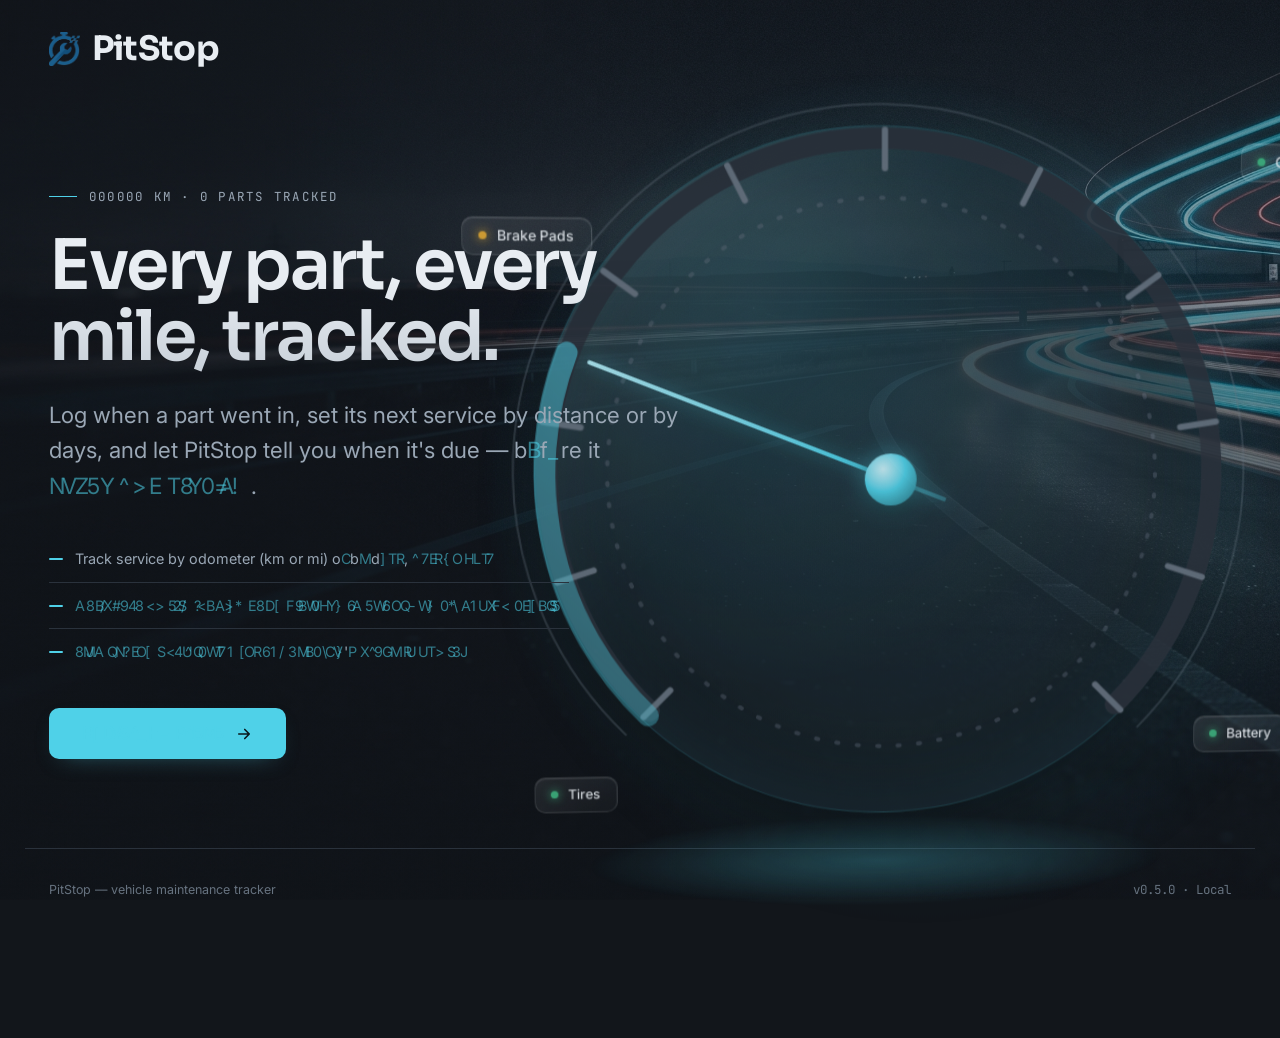
==== commit 87f22959: "Add files via upload new versions" ====
--- a/index.html
+++ b/index.html
@@ -132,7 +132,7 @@
 
 <footer class="site-footer container">
   <span>PitStop &mdash; vehicle maintenance tracker</span>
-  <span class="mono">v0.1 &middot; System</span>
+  <span class="mono">v0.5.0 &middot; Local</span>
 </footer>
 
 <script src="js/app.js"></script>
